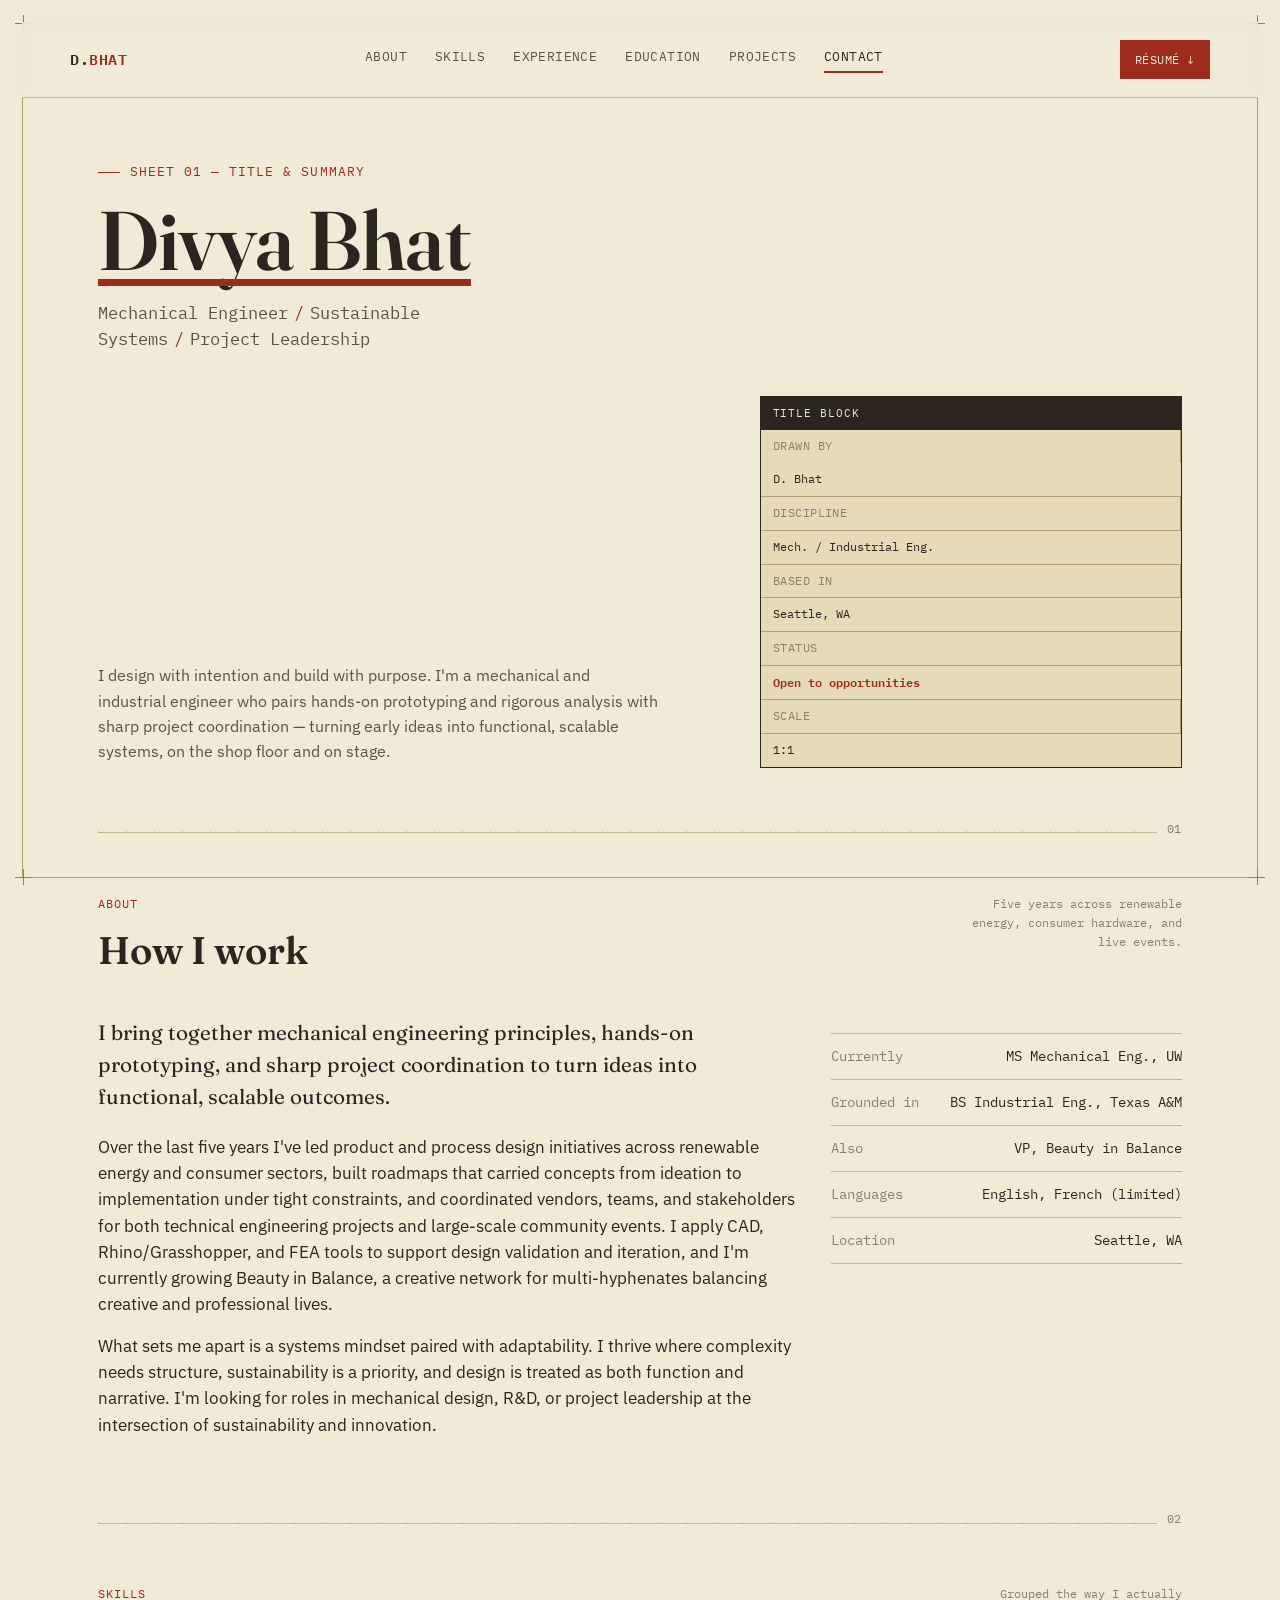
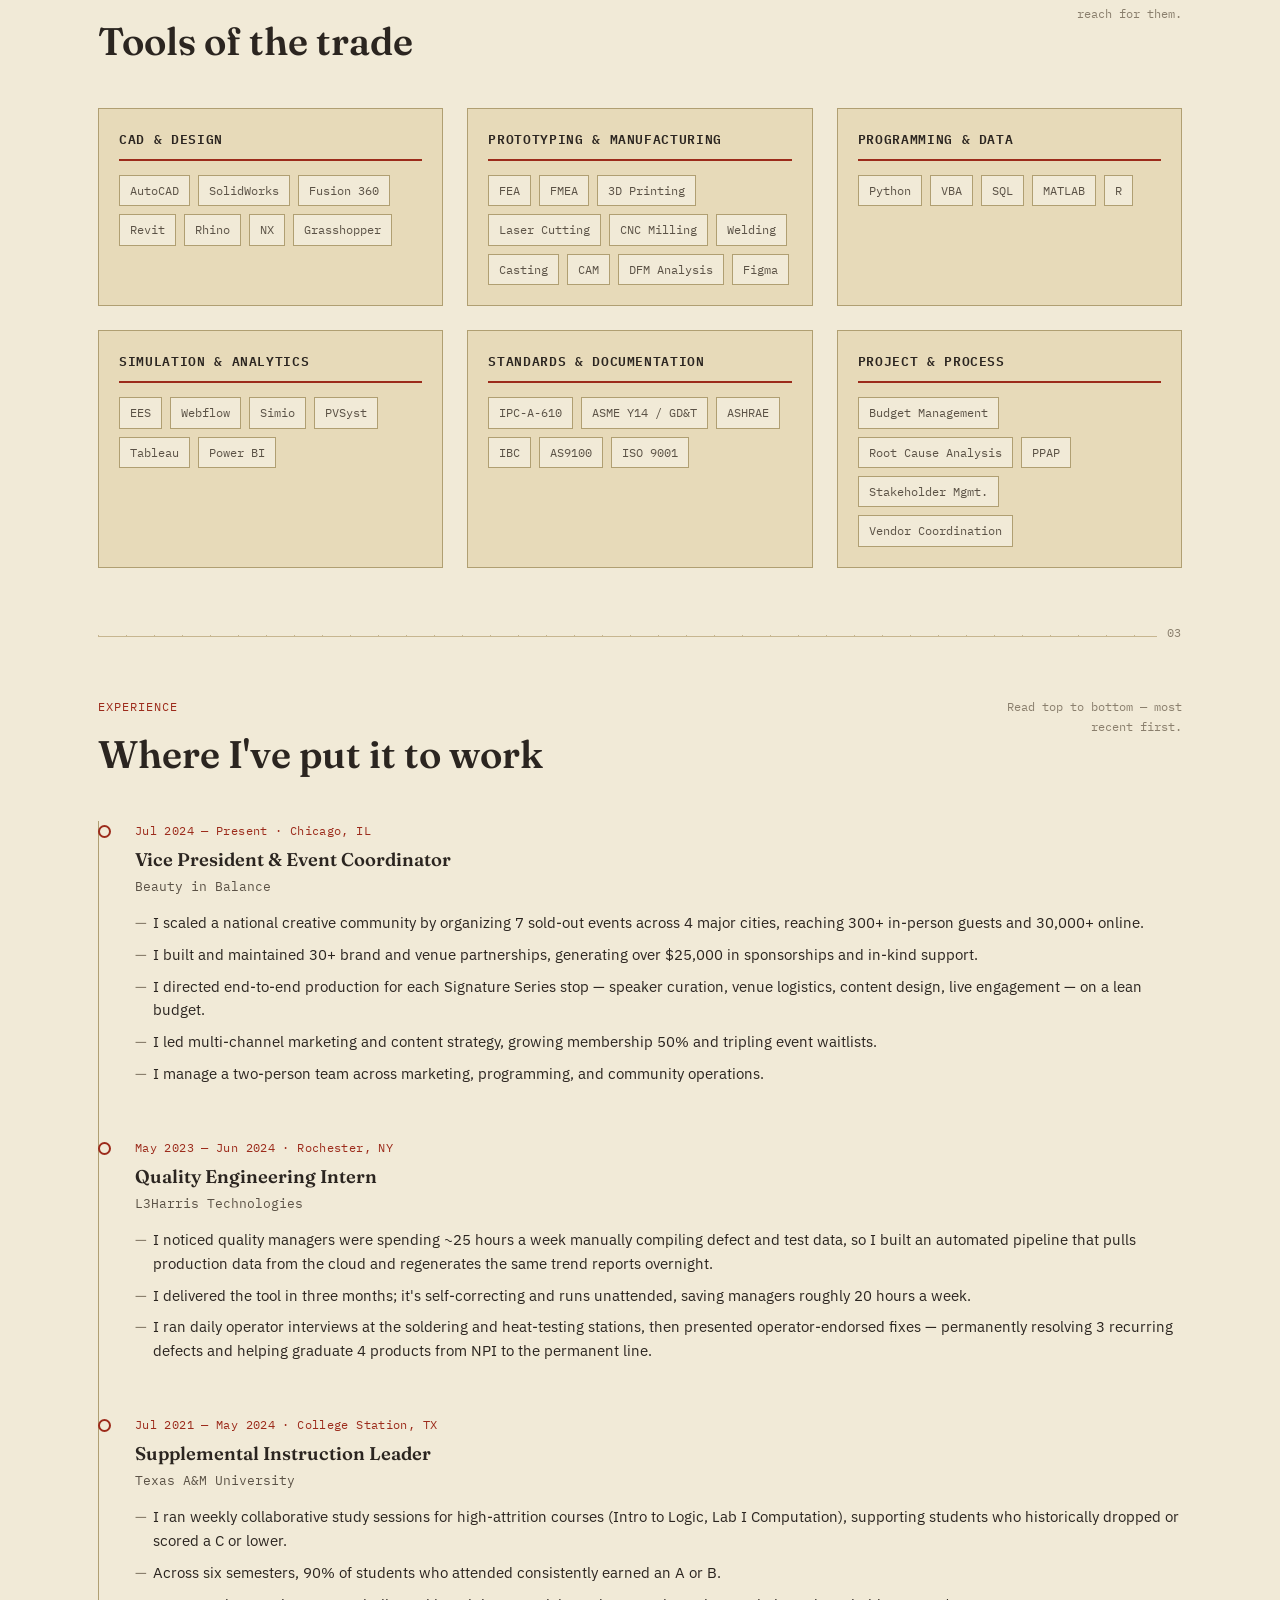
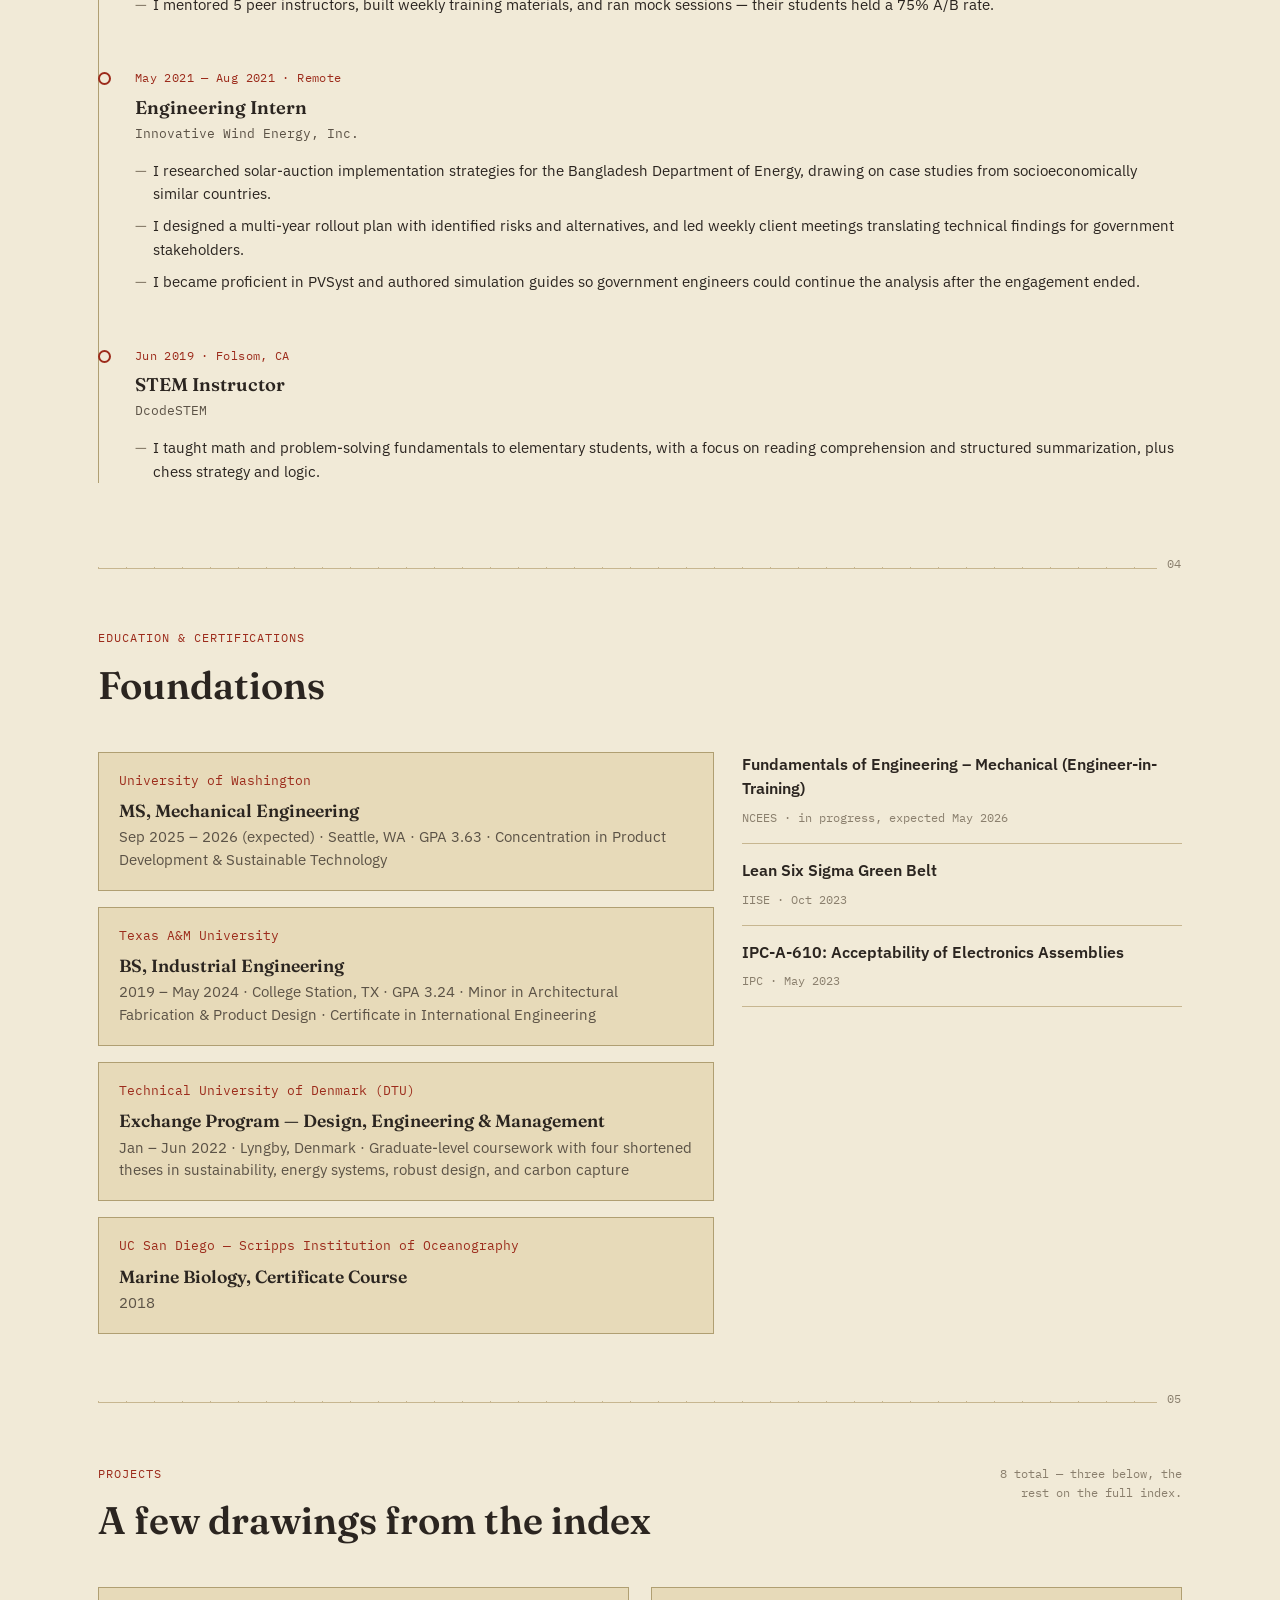
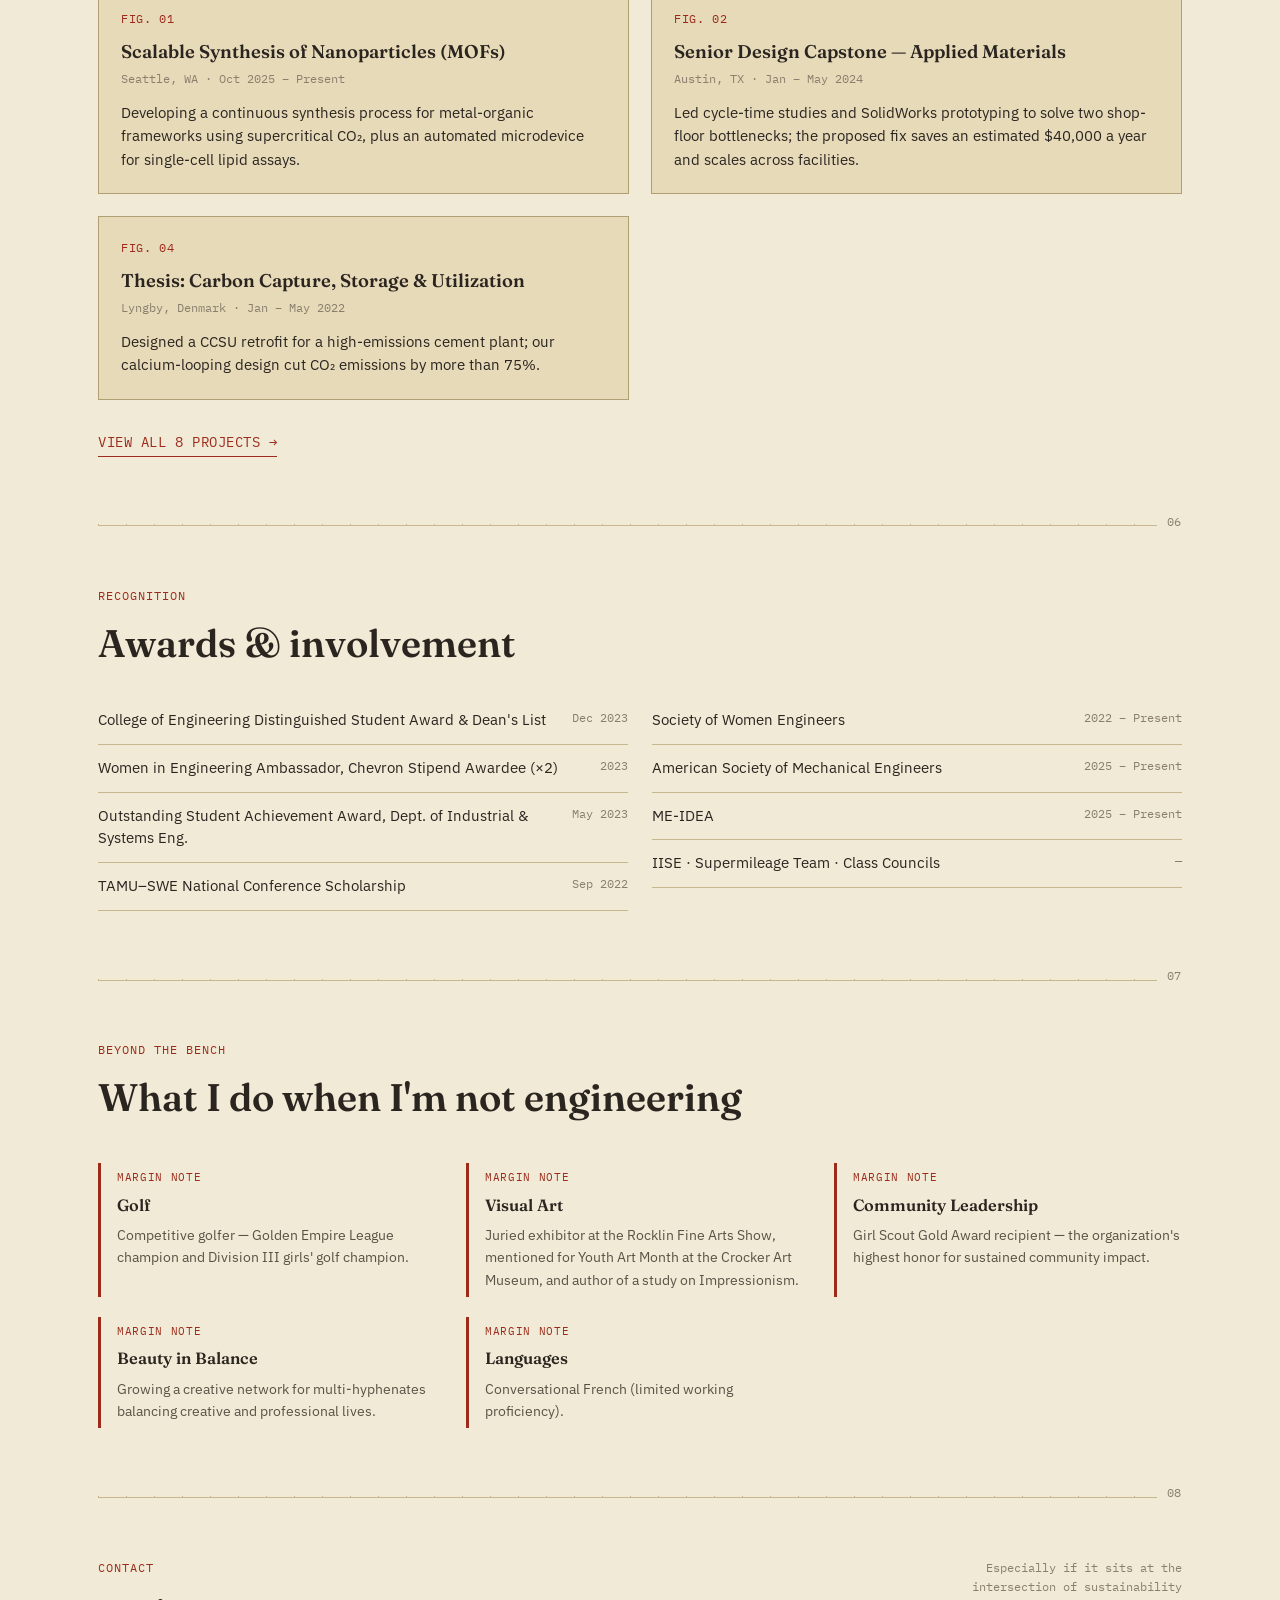
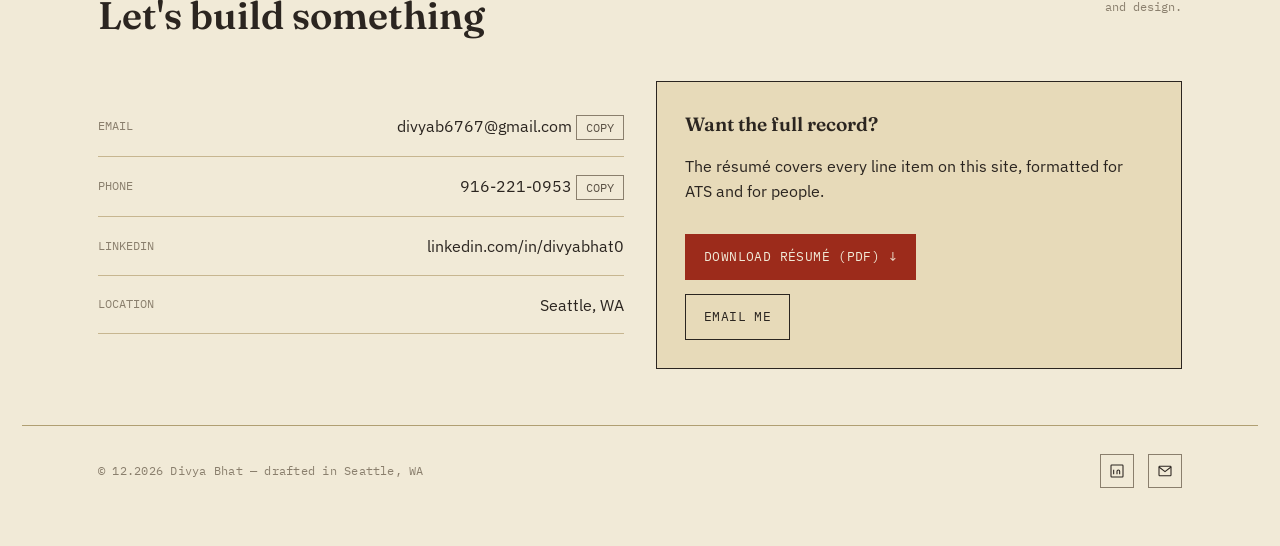
==== index.html @ 6e3dd662 "Add files via upload" ====
<!DOCTYPE html>
<html lang="en">
<head>
<meta charset="UTF-8" />
<meta name="viewport" content="width=device-width, initial-scale=1.0" />
<title>Divya Bhat — Mechanical Engineer &amp; Project Lead</title>
<meta name="description" content="Portfolio of Divya Bhat — mechanical &amp; industrial engineer focused on sustainable systems, product development, and project leadership." />
<link rel="preconnect" href="https://fonts.googleapis.com">
<link rel="preconnect" href="https://fonts.gstatic.com" crossorigin>
<link href="https://fonts.googleapis.com/css2?family=Fraunces:opsz,wght@9..144,500;9..144,600;9..144,700&family=IBM+Plex+Mono:wght@400;500;600&family=IBM+Plex+Sans:wght@400;500;600&display=swap" rel="stylesheet">
<link rel="stylesheet" href="styles.css">
</head>
<body>
<a class="skip-link" href="#main">Skip to content</a>

<div class="sheet-frame" aria-hidden="true">
  <span class="crop tl"></span><span class="crop tr"></span>
  <span class="crop bl"></span><span class="crop br"></span>
</div>

<div class="page-shell">

  <header class="site-header">
    <div class="nav-row">
      <a href="#main" class="logo">D.<span>BHAT</span></a>
      <nav class="nav-links" aria-label="Primary">
        <a href="#about">About</a>
        <a href="#skills">Skills</a>
        <a href="#experience">Experience</a>
        <a href="#education">Education</a>
        <a href="#projects">Projects</a>
        <a href="#contact">Contact</a>
      </nav>
      <a class="nav-cta" href="assets/Divya_Bhat_Resume.pdf" download>Résumé ↓</a>
      <button class="menu-toggle" aria-expanded="false" aria-controls="mobile-nav">MENU</button>
    </div>
    <nav id="mobile-nav" class="mobile-nav" aria-label="Mobile">
      <a href="#about">About</a>
      <a href="#skills">Skills</a>
      <a href="#experience">Experience</a>
      <a href="#education">Education</a>
      <a href="#projects">Projects</a>
      <a href="#contact">Contact</a>
      <a href="projects.html">All Projects</a>
    </nav>
  </header>

  <main id="main">

    <!-- HERO -->
    <section class="hero">
      <div class="container">
        <span class="hero-eyebrow">Sheet 01 — Title &amp; Summary</span>
        <h1 class="hero-name"><span class="underline-it">Divya Bhat</span></h1>
        <p class="hero-role">Mechanical Engineer<span class="sep">/</span>Sustainable Systems<span class="sep">/</span>Project Leadership</p>

        <div class="hero-grid">
          <p class="hero-summary">I design with intention and build with purpose. I'm a mechanical and industrial engineer who pairs hands-on prototyping and rigorous analysis with sharp project coordination — turning early ideas into functional, scalable systems, on the shop floor and on stage.</p>

          <dl class="title-block" aria-label="Drawing title block">
            <div class="tb-head">Title Block</div>
            <dt>Drawn by</dt><dd>D. Bhat</dd>
            <dt>Discipline</dt><dd>Mech. / Industrial Eng.</dd>
            <dt>Based in</dt><dd>Seattle, WA</dd>
            <dt>Status</dt><dd class="redline-text">Open to opportunities</dd>
            <dt>Scale</dt><dd>1:1</dd>
          </dl>
        </div>
      </div>
    </section>

    <div class="ruler" aria-hidden="true"><span class="ruler-line"></span><span class="ruler-tag">01</span></div>

    <!-- ABOUT -->
    <section id="about">
      <div class="container reveal">
        <div class="section-head">
          <div>
            <span class="section-tag">About</span>
            <h2 class="section-title">How I work</h2>
          </div>
          <p class="section-note">Five years across renewable energy, consumer hardware, and live events.</p>
        </div>

        <div class="about-grid">
          <div class="about-copy">
            <p>I bring together mechanical engineering principles, hands-on prototyping, and sharp project coordination to turn ideas into functional, scalable outcomes.</p>
            <p>Over the last five years I've led product and process design initiatives across renewable energy and consumer sectors, built roadmaps that carried concepts from ideation to implementation under tight constraints, and coordinated vendors, teams, and stakeholders for both technical engineering projects and large-scale community events. I apply CAD, Rhino/Grasshopper, and FEA tools to support design validation and iteration, and I'm currently growing Beauty in Balance, a creative network for multi-hyphenates balancing creative and professional lives.</p>
            <p>What sets me apart is a systems mindset paired with adaptability. I thrive where complexity needs structure, sustainability is a priority, and design is treated as both function and narrative. I'm looking for roles in mechanical design, R&amp;D, or project leadership at the intersection of sustainability and innovation.</p>
          </div>
          <dl class="fact-list">
            <div class="fact"><dt>Currently</dt><dd>MS Mechanical Eng., UW</dd></div>
            <div class="fact"><dt>Grounded in</dt><dd>BS Industrial Eng., Texas A&amp;M</dd></div>
            <div class="fact"><dt>Also</dt><dd>VP, Beauty in Balance</dd></div>
            <div class="fact"><dt>Languages</dt><dd>English, French (limited)</dd></div>
            <div class="fact"><dt>Location</dt><dd>Seattle, WA</dd></div>
          </dl>
        </div>
      </div>
    </section>

    <div class="ruler" aria-hidden="true"><span class="ruler-line"></span><span class="ruler-tag">02</span></div>

    <!-- SKILLS -->
    <section id="skills">
      <div class="container reveal">
        <div class="section-head">
          <div>
            <span class="section-tag">Skills</span>
            <h2 class="section-title">Tools of the trade</h2>
          </div>
          <p class="section-note">Grouped the way I actually reach for them.</p>
        </div>

        <div class="skills-grid">
          <div class="skill-card">
            <h3>CAD &amp; Design</h3>
            <div class="chip-row">
              <span class="chip">AutoCAD</span><span class="chip">SolidWorks</span><span class="chip">Fusion 360</span>
              <span class="chip">Revit</span><span class="chip">Rhino</span><span class="chip">NX</span><span class="chip">Grasshopper</span>
            </div>
          </div>
          <div class="skill-card">
            <h3>Prototyping &amp; Manufacturing</h3>
            <div class="chip-row">
              <span class="chip">FEA</span><span class="chip">FMEA</span><span class="chip">3D Printing</span><span class="chip">Laser Cutting</span>
              <span class="chip">CNC Milling</span><span class="chip">Welding</span><span class="chip">Casting</span><span class="chip">CAM</span>
              <span class="chip">DFM Analysis</span><span class="chip">Figma</span>
            </div>
          </div>
          <div class="skill-card">
            <h3>Programming &amp; Data</h3>
            <div class="chip-row">
              <span class="chip">Python</span><span class="chip">VBA</span><span class="chip">SQL</span><span class="chip">MATLAB</span><span class="chip">R</span>
            </div>
          </div>
          <div class="skill-card">
            <h3>Simulation &amp; Analytics</h3>
            <div class="chip-row">
              <span class="chip">EES</span><span class="chip">Webflow</span><span class="chip">Simio</span><span class="chip">PVSyst</span>
              <span class="chip">Tableau</span><span class="chip">Power BI</span>
            </div>
          </div>
          <div class="skill-card">
            <h3>Standards &amp; Documentation</h3>
            <div class="chip-row">
              <span class="chip">IPC-A-610</span><span class="chip">ASME Y14 / GD&amp;T</span><span class="chip">ASHRAE</span>
              <span class="chip">IBC</span><span class="chip">AS9100</span><span class="chip">ISO 9001</span>
            </div>
          </div>
          <div class="skill-card">
            <h3>Project &amp; Process</h3>
            <div class="chip-row">
              <span class="chip">Budget Management</span><span class="chip">Root Cause Analysis</span><span class="chip">PPAP</span>
              <span class="chip">Stakeholder Mgmt.</span><span class="chip">Vendor Coordination</span>
            </div>
          </div>
        </div>
      </div>
    </section>

    <div class="ruler" aria-hidden="true"><span class="ruler-line"></span><span class="ruler-tag">03</span></div>

    <!-- EXPERIENCE -->
    <section id="experience">
      <div class="container reveal">
        <div class="section-head">
          <div>
            <span class="section-tag">Experience</span>
            <h2 class="section-title">Where I've put it to work</h2>
          </div>
          <p class="section-note">Read top to bottom — most recent first.</p>
        </div>

        <ol class="timeline">
          <li class="timeline-item">
            <span class="tl-meta">Jul 2024 — Present · Chicago, IL</span>
            <h3 class="tl-role">Vice President &amp; Event Coordinator</h3>
            <span class="tl-org">Beauty in Balance</span>
            <ul class="tl-bullets">
              <li>I scaled a national creative community by organizing 7 sold-out events across 4 major cities, reaching 300+ in-person guests and 30,000+ online.</li>
              <li>I built and maintained 30+ brand and venue partnerships, generating over $25,000 in sponsorships and in-kind support.</li>
              <li>I directed end-to-end production for each Signature Series stop — speaker curation, venue logistics, content design, live engagement — on a lean budget.</li>
              <li>I led multi-channel marketing and content strategy, growing membership 50% and tripling event waitlists.</li>
              <li>I manage a two-person team across marketing, programming, and community operations.</li>
            </ul>
          </li>

          <li class="timeline-item">
            <span class="tl-meta">May 2023 — Jun 2024 · Rochester, NY</span>
            <h3 class="tl-role">Quality Engineering Intern</h3>
            <span class="tl-org">L3Harris Technologies</span>
            <ul class="tl-bullets">
              <li>I noticed quality managers were spending ~25 hours a week manually compiling defect and test data, so I built an automated pipeline that pulls production data from the cloud and regenerates the same trend reports overnight.</li>
              <li>I delivered the tool in three months; it's self-correcting and runs unattended, saving managers roughly 20 hours a week.</li>
              <li>I ran daily operator interviews at the soldering and heat-testing stations, then presented operator-endorsed fixes — permanently resolving 3 recurring defects and helping graduate 4 products from NPI to the permanent line.</li>
            </ul>
          </li>

          <li class="timeline-item">
            <span class="tl-meta">Jul 2021 — May 2024 · College Station, TX</span>
            <h3 class="tl-role">Supplemental Instruction Leader</h3>
            <span class="tl-org">Texas A&amp;M University</span>
            <ul class="tl-bullets">
              <li>I ran weekly collaborative study sessions for high-attrition courses (Intro to Logic, Lab I Computation), supporting students who historically dropped or scored a C or lower.</li>
              <li>Across six semesters, 90% of students who attended consistently earned an A or B.</li>
              <li>I mentored 5 peer instructors, built weekly training materials, and ran mock sessions — their students held a 75% A/B rate.</li>
            </ul>
          </li>

          <li class="timeline-item">
            <span class="tl-meta">May 2021 — Aug 2021 · Remote</span>
            <h3 class="tl-role">Engineering Intern</h3>
            <span class="tl-org">Innovative Wind Energy, Inc.</span>
            <ul class="tl-bullets">
              <li>I researched solar-auction implementation strategies for the Bangladesh Department of Energy, drawing on case studies from socioeconomically similar countries.</li>
              <li>I designed a multi-year rollout plan with identified risks and alternatives, and led weekly client meetings translating technical findings for government stakeholders.</li>
              <li>I became proficient in PVSyst and authored simulation guides so government engineers could continue the analysis after the engagement ended.</li>
            </ul>
          </li>

          <li class="timeline-item">
            <span class="tl-meta">Jun 2019 · Folsom, CA</span>
            <h3 class="tl-role">STEM Instructor</h3>
            <span class="tl-org">DcodeSTEM</span>
            <ul class="tl-bullets">
              <li>I taught math and problem-solving fundamentals to elementary students, with a focus on reading comprehension and structured summarization, plus chess strategy and logic.</li>
            </ul>
          </li>
        </ol>
      </div>
    </section>

    <div class="ruler" aria-hidden="true"><span class="ruler-line"></span><span class="ruler-tag">04</span></div>

    <!-- EDUCATION + CERTIFICATIONS -->
    <section id="education">
      <div class="container reveal">
        <div class="section-head">
          <div>
            <span class="section-tag">Education &amp; Certifications</span>
            <h2 class="section-title">Foundations</h2>
          </div>
        </div>

        <div class="edu-cert-grid">
          <div>
            <div class="edu-card">
              <span class="edu-school">University of Washington</span>
              <h3 class="edu-degree">MS, Mechanical Engineering</h3>
              <p class="edu-detail">Sep 2025 – 2026 (expected) · Seattle, WA · GPA 3.63 · Concentration in Product Development &amp; Sustainable Technology</p>
            </div>
            <div class="edu-card">
              <span class="edu-school">Texas A&amp;M University</span>
              <h3 class="edu-degree">BS, Industrial Engineering</h3>
              <p class="edu-detail">2019 – May 2024 · College Station, TX · GPA 3.24 · Minor in Architectural Fabrication &amp; Product Design · Certificate in International Engineering</p>
            </div>
            <div class="edu-card">
              <span class="edu-school">Technical University of Denmark (DTU)</span>
              <h3 class="edu-degree">Exchange Program — Design, Engineering &amp; Management</h3>
              <p class="edu-detail">Jan – Jun 2022 · Lyngby, Denmark · Graduate-level coursework with four shortened theses in sustainability, energy systems, robust design, and carbon capture</p>
            </div>
            <div class="edu-card">
              <span class="edu-school">UC San Diego — Scripps Institution of Oceanography</span>
              <h3 class="edu-degree">Marine Biology, Certificate Course</h3>
              <p class="edu-detail">2018</p>
            </div>
          </div>

          <div>
            <ul class="cert-list">
              <li class="cert">
                <span class="cert-name">Fundamentals of Engineering – Mechanical (Engineer-in-Training)</span>
                <span class="cert-meta">NCEES · in progress, expected May 2026</span>
              </li>
              <li class="cert">
                <span class="cert-name">Lean Six Sigma Green Belt</span>
                <span class="cert-meta">IISE · Oct 2023</span>
              </li>
              <li class="cert">
                <span class="cert-name">IPC-A-610: Acceptability of Electronics Assemblies</span>
                <span class="cert-meta">IPC · May 2023</span>
              </li>
            </ul>
          </div>
        </div>
      </div>
    </section>

    <div class="ruler" aria-hidden="true"><span class="ruler-line"></span><span class="ruler-tag">05</span></div>

    <!-- PROJECTS PREVIEW -->
    <section id="projects">
      <div class="container reveal">
        <div class="section-head">
          <div>
            <span class="section-tag">Projects</span>
            <h2 class="section-title">A few drawings from the index</h2>
          </div>
          <p class="section-note">8 total — three below, the rest on the full index.</p>
        </div>

        <div class="project-grid">
          <article class="project-card">
            <span class="corner-tick" aria-hidden="true"></span>
            <span class="project-tag">FIG. 01</span>
            <h3 class="project-title">Scalable Synthesis of Nanoparticles (MOFs)</h3>
            <span class="project-meta">Seattle, WA · Oct 2025 – Present</span>
            <p class="project-desc">Developing a continuous synthesis process for metal-organic frameworks using supercritical CO₂, plus an automated microdevice for single-cell lipid assays.</p>
          </article>

          <article class="project-card">
            <span class="corner-tick" aria-hidden="true"></span>
            <span class="project-tag">FIG. 02</span>
            <h3 class="project-title">Senior Design Capstone — Applied Materials</h3>
            <span class="project-meta">Austin, TX · Jan – May 2024</span>
            <p class="project-desc">Led cycle-time studies and SolidWorks prototyping to solve two shop-floor bottlenecks; the proposed fix saves an estimated $40,000 a year and scales across facilities.</p>
          </article>

          <article class="project-card">
            <span class="corner-tick" aria-hidden="true"></span>
            <span class="project-tag">FIG. 04</span>
            <h3 class="project-title">Thesis: Carbon Capture, Storage &amp; Utilization</h3>
            <span class="project-meta">Lyngby, Denmark · Jan – May 2022</span>
            <p class="project-desc">Designed a CCSU retrofit for a high-emissions cement plant; our calcium-looping design cut CO₂ emissions by more than 75%.</p>
          </article>
        </div>

        <a class="view-all" href="projects.html">View all 8 projects →</a>
      </div>
    </section>

    <div class="ruler" aria-hidden="true"><span class="ruler-line"></span><span class="ruler-tag">06</span></div>

    <!-- AWARDS + INVOLVEMENT -->
    <section id="awards">
      <div class="container reveal">
        <div class="section-head">
          <div>
            <span class="section-tag">Recognition</span>
            <h2 class="section-title">Awards &amp; involvement</h2>
          </div>
        </div>
        <div class="award-grid">
          <ul class="award-list">
            <li><span>College of Engineering Distinguished Student Award &amp; Dean's List</span><span class="award-date">Dec 2023</span></li>
            <li><span>Women in Engineering Ambassador, Chevron Stipend Awardee (×2)</span><span class="award-date">2023</span></li>
            <li><span>Outstanding Student Achievement Award, Dept. of Industrial &amp; Systems Eng.</span><span class="award-date">May 2023</span></li>
            <li><span>TAMU–SWE National Conference Scholarship</span><span class="award-date">Sep 2022</span></li>
          </ul>
          <ul class="involve-list">
            <li><span>Society of Women Engineers</span><span class="award-date">2022 – Present</span></li>
            <li><span>American Society of Mechanical Engineers</span><span class="award-date">2025 – Present</span></li>
            <li><span>ME-IDEA</span><span class="award-date">2025 – Present</span></li>
            <li><span>IISE · Supermileage Team · Class Councils</span><span class="award-date">—</span></li>
          </ul>
        </div>
      </div>
    </section>

    <div class="ruler" aria-hidden="true"><span class="ruler-line"></span><span class="ruler-tag">07</span></div>

    <!-- HOBBIES -->
    <section id="hobbies">
      <div class="container reveal">
        <div class="section-head">
          <div>
            <span class="section-tag">Beyond the Bench</span>
            <h2 class="section-title">What I do when I'm not engineering</h2>
          </div>
        </div>
        <div class="margin-grid">
          <div class="margin-note">
            <span class="mn-tag">Margin note</span>
            <h3>Golf</h3>
            <p>Competitive golfer — Golden Empire League champion and Division III girls' golf champion.</p>
          </div>
          <div class="margin-note">
            <span class="mn-tag">Margin note</span>
            <h3>Visual Art</h3>
            <p>Juried exhibitor at the Rocklin Fine Arts Show, mentioned for Youth Art Month at the Crocker Art Museum, and author of a study on Impressionism.</p>
          </div>
          <div class="margin-note">
            <span class="mn-tag">Margin note</span>
            <h3>Community Leadership</h3>
            <p>Girl Scout Gold Award recipient — the organization's highest honor for sustained community impact.</p>
          </div>
          <div class="margin-note">
            <span class="mn-tag">Margin note</span>
            <h3>Beauty in Balance</h3>
            <p>Growing a creative network for multi-hyphenates balancing creative and professional lives.</p>
          </div>
          <div class="margin-note">
            <span class="mn-tag">Margin note</span>
            <h3>Languages</h3>
            <p>Conversational French (limited working proficiency).</p>
          </div>
        </div>
      </div>
    </section>

    <div class="ruler" aria-hidden="true"><span class="ruler-line"></span><span class="ruler-tag">08</span></div>

    <!-- CONTACT -->
    <section id="contact">
      <div class="container reveal">
        <div class="section-head">
          <div>
            <span class="section-tag">Contact</span>
            <h2 class="section-title">Let's build something</h2>
          </div>
          <p class="section-note">Especially if it sits at the intersection of sustainability and design.</p>
        </div>

        <div class="contact-grid">
          <dl class="contact-list">
            <div class="c-item">
              <dt class="c-label">Email</dt>
              <dd class="c-value">
                <a href="mailto:divyab6767@gmail.com">divyab6767@gmail.com</a>
                <button class="copy-btn" data-copy="divyab6767@gmail.com" type="button">Copy</button>
              </dd>
            </div>
            <div class="c-item">
              <dt class="c-label">Phone</dt>
              <dd class="c-value">
                <a href="tel:+19162210953">916-221-0953</a>
                <button class="copy-btn" data-copy="916-221-0953" type="button">Copy</button>
              </dd>
            </div>
            <div class="c-item">
              <dt class="c-label">LinkedIn</dt>
              <dd class="c-value"><a href="https://www.linkedin.com/in/divyabhat0" target="_blank" rel="noopener">linkedin.com/in/divyabhat0</a></dd>
            </div>
            <div class="c-item">
              <dt class="c-label">Location</dt>
              <dd class="c-value">Seattle, WA</dd>
            </div>
          </dl>

          <div class="resume-panel">
            <h3>Want the full record?</h3>
            <p>The résumé covers every line item on this site, formatted for ATS and for people.</p>
            <a class="btn-primary" href="assets/Divya_Bhat_Resume.pdf" download>Download Résumé (PDF) ↓</a>
            <a class="btn-outline" href="mailto:divyab6767@gmail.com">Email Me</a>
          </div>
        </div>
      </div>
    </section>

  </main>

  <footer class="site-footer">
    <div class="container footer-row">
      <span class="footer-mono">© <span data-date-stamp>2026</span> Divya Bhat — drafted in Seattle, WA</span>
      <div class="social-row">
        <a href="https://www.linkedin.com/in/divyabhat0" target="_blank" rel="noopener" aria-label="LinkedIn">
          <svg viewBox="0 0 24 24" fill="none" stroke-width="1.6" aria-hidden="true"><rect x="3" y="3" width="18" height="18" rx="1"/><path d="M7 10v7M7 7v.01M12 17v-4.5a2 2 0 0 1 4 0V17M12 12.5V17"/></svg>
        </a>
        <a href="mailto:divyab6767@gmail.com" aria-label="Email">
          <svg viewBox="0 0 24 24" fill="none" stroke-width="1.6" aria-hidden="true"><rect x="3" y="5" width="18" height="14" rx="1"/><path d="M3 6l9 7 9-7"/></svg>
        </a>
      </div>
    </div>
  </footer>

</div>

<button class="to-top" aria-label="Back to top" type="button">
  <svg width="16" height="16" viewBox="0 0 24 24" fill="none" stroke-width="2" aria-hidden="true"><path d="M12 19V5M5 12l7-7 7 7"/></svg>
</button>

<script src="script.js"></script>
</body>
</html>
---- styles.css ----
/* =========================================================
   DIVYA BHAT — PORTFOLIO
   Design concept: an engineering drawing sheet.
   Beige tracing paper, dark "redline" ink for annotations,
   tick-mark rulers as dividers, and a real title block in
   the hero, the way a mechanical drawing carries one.
   ========================================================= */

:root {
  /* Color tokens */
  --paper: #f1ead7;
  --paper-deep: #e7dab9;
  --paper-deeper: #ddcca3;
  --ink: #2b2520;
  --ink-soft: #5b5246;
  --ink-faint: #8a7f6d;
  --redline: #9c2b1b;
  --redline-deep: #6e1b10;
  --redline-soft: rgba(156, 43, 27, 0.12);
  --line: #c7b690;
  --line-strong: #b09f72;

  /* Type */
  --font-display: "Fraunces", "Iowan Old Style", serif;
  --font-body: "IBM Plex Sans", -apple-system, sans-serif;
  --font-mono: "IBM Plex Mono", "SFMono-Regular", monospace;

  /* Spacing / layout */
  --frame-gap: 14px;
  --max-w: 1180px;
  --radius: 2px;
}

@media (min-width: 700px) {
  :root { --frame-gap: 22px; }
}

* { box-sizing: border-box; }

html {
  scroll-behavior: smooth;
}

@media (prefers-reduced-motion: reduce) {
  html { scroll-behavior: auto; }
  *, *::before, *::after {
    animation-duration: 0.001ms !important;
    animation-iteration-count: 1 !important;
    transition-duration: 0.001ms !important;
    scroll-behavior: auto !important;
  }
}

body {
  margin: 0;
  background: var(--paper);
  color: var(--ink);
  font-family: var(--font-body);
  font-size: 16px;
  line-height: 1.55;
  -webkit-font-smoothing: antialiased;
}

img { max-width: 100%; display: block; }

a {
  color: inherit;
  text-decoration: none;
}

h1, h2, h3, h4 {
  font-family: var(--font-display);
  font-weight: 600;
  margin: 0;
  color: var(--ink);
}

p { margin: 0 0 1em; }

ul { margin: 0; padding: 0; }
li { list-style: none; }

.visually-hidden {
  position: absolute;
  width: 1px; height: 1px;
  overflow: hidden;
  clip: rect(0 0 0 0);
  white-space: nowrap;
}

/* Skip link */
.skip-link {
  position: absolute;
  left: -999px;
  top: 0;
  background: var(--redline);
  color: var(--paper);
  padding: 10px 16px;
  font-family: var(--font-mono);
  font-size: 0.85rem;
  z-index: 200;
}
.skip-link:focus {
  left: var(--frame-gap);
  top: var(--frame-gap);
}

/* Focus visibility everywhere */
a:focus-visible,
button:focus-visible,
.chip:focus-visible {
  outline: 2px solid var(--redline);
  outline-offset: 3px;
}

/* =========================================================
   DRAWING SHEET FRAME
   The whole page sits inside a bordered "sheet" with
   registration crop marks at each corner — fixed, so the
   page always reads as one continuous drawing.
   ========================================================= */
.sheet-frame {
  position: fixed;
  inset: var(--frame-gap);
  border: 1px solid var(--line-strong);
  pointer-events: none;
  z-index: 5;
}
.crop {
  position: absolute;
  width: 16px;
  height: 16px;
  pointer-events: none;
}
.crop::before, .crop::after {
  content: "";
  position: absolute;
  background: var(--ink-faint);
}
.crop::before { width: 100%; height: 1px; top: 50%; }
.crop::after { width: 1px; height: 100%; left: 50%; }
.crop.tl { top: -8px; left: -8px; }
.crop.tr { top: -8px; right: -8px; }
.crop.bl { bottom: -8px; left: -8px; }
.crop.br { bottom: -8px; right: -8px; }

.page-shell {
  position: relative;
  margin: var(--frame-gap);
  z-index: 10;
}

@media (min-width: 700px) {
  .page-shell { margin: var(--frame-gap); }
}

.container {
  max-width: var(--max-w);
  margin: 0 auto;
  padding: 0 24px;
}

@media (min-width: 700px) {
  .container { padding: 0 48px; }
}

/* =========================================================
   HEADER / NAV
   ========================================================= */
.site-header {
  position: sticky;
  top: var(--frame-gap);
  z-index: 100;
  background: rgba(241, 234, 215, 0.92);
  backdrop-filter: blur(6px);
  border-bottom: 1px solid var(--line);
}

.nav-row {
  display: flex;
  align-items: center;
  justify-content: space-between;
  padding: 16px 24px;
}

@media (min-width: 700px) {
  .nav-row { padding: 18px 48px; }
}

.logo {
  font-family: var(--font-mono);
  font-size: 0.95rem;
  letter-spacing: 0.04em;
  font-weight: 600;
}
.logo span { color: var(--redline); }

.nav-links {
  display: none;
  gap: 28px;
  align-items: center;
}

@media (min-width: 800px) {
  .nav-links { display: flex; }
}

.nav-links a {
  font-family: var(--font-mono);
  font-size: 0.82rem;
  letter-spacing: 0.03em;
  text-transform: uppercase;
  color: var(--ink-soft);
  position: relative;
  padding-bottom: 6px;
}
.nav-links a::after {
  content: "";
  position: absolute;
  left: 0; bottom: 0;
  width: 100%;
  height: 2px;
  background: var(--redline);
  transform: scaleX(0);
  transform-origin: left;
  transition: transform 0.25s ease;
}
.nav-links a:hover::after,
.nav-links a:focus-visible::after,
.nav-links a.active::after {
  transform: scaleX(1);
}
.nav-links a.active { color: var(--ink); }

.nav-cta {
  font-family: var(--font-mono);
  font-size: 0.78rem;
  text-transform: uppercase;
  letter-spacing: 0.04em;
  background: var(--redline);
  color: var(--paper) !important;
  padding: 9px 14px;
  border: 1px solid var(--redline);
  white-space: nowrap;
  transition: background 0.2s ease, color 0.2s ease;
}
.nav-cta:hover {
  background: transparent;
  color: var(--redline) !important;
}

.menu-toggle {
  display: inline-flex;
  background: none;
  border: 1px solid var(--ink);
  padding: 8px 10px;
  font-family: var(--font-mono);
  font-size: 0.78rem;
  cursor: pointer;
  color: var(--ink);
}
@media (min-width: 800px) {
  .menu-toggle { display: none; }
}

.mobile-nav {
  display: none;
  flex-direction: column;
  border-top: 1px solid var(--line);
  background: var(--paper);
}
.mobile-nav.open { display: flex; }
.mobile-nav a {
  padding: 14px 24px;
  font-family: var(--font-mono);
  font-size: 0.85rem;
  text-transform: uppercase;
  border-bottom: 1px solid var(--line);
}

/* =========================================================
   RULER DIVIDER — used between every section instead of a
   plain <hr>. Reads as a measured line on a drawing.
   ========================================================= */
.ruler {
  display: flex;
  align-items: center;
  gap: 10px;
  margin: 0 auto;
  max-width: var(--max-w);
  padding: 0 24px;
  color: var(--ink-faint);
}
@media (min-width: 700px) { .ruler { padding: 0 48px; } }

.ruler .ruler-line {
  flex: 1;
  height: 9px;
  background-image: repeating-linear-gradient(
    to right,
    var(--line) 0, var(--line) 1px, transparent 1px, transparent 28px
  );
  background-position: bottom;
  background-size: 100% 1px;
  background-repeat: repeat-x;
  position: relative;
  border-bottom: 1px solid var(--line);
}
.ruler .ruler-tag {
  font-family: var(--font-mono);
  font-size: 0.72rem;
  letter-spacing: 0.06em;
  text-transform: uppercase;
  white-space: nowrap;
}

/* =========================================================
   HERO — the "title sheet"
   ========================================================= */
.hero {
  padding: 64px 0 40px;
}

.hero-eyebrow {
  font-family: var(--font-mono);
  font-size: 0.8rem;
  letter-spacing: 0.08em;
  text-transform: uppercase;
  color: var(--redline);
  margin-bottom: 18px;
  display: flex;
  align-items: center;
  gap: 10px;
}
.hero-eyebrow::before {
  content: "";
  width: 22px;
  height: 1px;
  background: var(--redline);
  display: inline-block;
}

.hero-name {
  font-size: clamp(2.6rem, 8vw, 5.2rem);
  line-height: 0.98;
  letter-spacing: -0.01em;
}
.hero-name .underline-it {
  position: relative;
  display: inline-block;
}
.hero-name .underline-it::after {
  content: "";
  position: absolute;
  left: 0; right: 0; bottom: -0.06em;
  height: 0.09em;
  background: var(--redline);
  transform: scaleX(0);
  transform-origin: left;
  animation: draw-underline 0.9s ease 0.5s forwards;
}
@keyframes draw-underline { to { transform: scaleX(1); } }

.hero-role {
  font-family: var(--font-mono);
  font-size: clamp(0.85rem, 1.6vw, 1.05rem);
  color: var(--ink-soft);
  margin: 18px 0 32px;
  max-width: 46ch;
}
.hero-role .sep { color: var(--redline); margin: 0 6px; }

.hero-grid {
  display: grid;
  grid-template-columns: 1fr;
  gap: 28px;
  align-items: end;
  margin-top: 28px;
}
@media (min-width: 900px) {
  .hero-grid { grid-template-columns: 1.5fr 1fr; }
}

.hero-summary {
  max-width: 56ch;
  color: var(--ink-soft);
  font-size: 1.02rem;
}

/* Title block — like the corner block on a real drawing */
.title-block {
  border: 1px solid var(--ink);
  background: var(--paper-deep);
  font-family: var(--font-mono);
  font-size: 0.76rem;
  align-self: end;
}
.title-block .tb-head {
  background: var(--ink);
  color: var(--paper);
  padding: 8px 12px;
  letter-spacing: 0.08em;
  text-transform: uppercase;
  font-size: 0.7rem;
}
.title-block dl {
  margin: 0;
  display: grid;
  grid-template-columns: auto 1fr;
}
.title-block dt {
  padding: 7px 12px;
  border-top: 1px solid var(--line-strong);
  border-right: 1px solid var(--line-strong);
  color: var(--ink-faint);
  text-transform: uppercase;
  letter-spacing: 0.04em;
}
.title-block dd {
  margin: 0;
  padding: 7px 12px;
  border-top: 1px solid var(--line-strong);
  color: var(--ink);
}
.title-block dt:first-of-type, .title-block dd:first-of-type { border-top: none; }
.title-block dd.redline-text { color: var(--redline); font-weight: 600; }

/* =========================================================
   SECTION SCAFFOLDING
   ========================================================= */
section {
  padding: 56px 0;
}

.section-head {
  display: flex;
  flex-wrap: wrap;
  align-items: baseline;
  justify-content: space-between;
  gap: 12px;
  margin-bottom: 36px;
}

.section-tag {
  font-family: var(--font-mono);
  font-size: 0.76rem;
  letter-spacing: 0.08em;
  text-transform: uppercase;
  color: var(--redline);
  display: block;
  margin-bottom: 8px;
}

.section-title {
  font-size: clamp(1.7rem, 3.4vw, 2.4rem);
}

.section-note {
  font-family: var(--font-mono);
  font-size: 0.78rem;
  color: var(--ink-faint);
  max-width: 30ch;
  text-align: right;
}
@media (max-width: 600px) {
  .section-note { text-align: left; }
}

.reveal {
  opacity: 0;
  transform: translateY(16px);
  transition: opacity 0.6s ease, transform 0.6s ease;
}
.reveal.is-visible {
  opacity: 1;
  transform: translateY(0);
}

/* =========================================================
   ABOUT
   ========================================================= */
.about-grid {
  display: grid;
  gap: 32px;
  grid-template-columns: 1fr;
}
@media (min-width: 860px) {
  .about-grid { grid-template-columns: 2fr 1fr; }
}
.about-copy p { font-size: 1.05rem; color: var(--ink); }
.about-copy p:first-of-type {
  font-family: var(--font-display);
  font-size: 1.3rem;
  color: var(--ink);
}

.fact-list {
  border-top: 1px solid var(--line);
}
.fact-list .fact {
  display: flex;
  justify-content: space-between;
  gap: 12px;
  padding: 12px 0;
  border-bottom: 1px solid var(--line);
  font-family: var(--font-mono);
  font-size: 0.85rem;
}
.fact-list .fact dt { color: var(--ink-faint); }
.fact-list .fact dd { margin: 0; text-align: right; color: var(--ink); }

/* =========================================================
   SKILLS
   ========================================================= */
.skills-grid {
  display: grid;
  gap: 24px;
  grid-template-columns: 1fr;
}
@media (min-width: 700px) {
  .skills-grid { grid-template-columns: repeat(2, 1fr); }
}
@media (min-width: 1080px) {
  .skills-grid { grid-template-columns: repeat(3, 1fr); }
}

.skill-card {
  background: var(--paper-deep);
  border: 1px solid var(--line-strong);
  padding: 20px;
}
.skill-card h3 {
  font-family: var(--font-mono);
  font-size: 0.82rem;
  letter-spacing: 0.05em;
  text-transform: uppercase;
  margin-bottom: 14px;
  padding-bottom: 10px;
  border-bottom: 2px solid var(--redline);
  color: var(--ink);
}
.chip-row {
  display: flex;
  flex-wrap: wrap;
  gap: 8px;
}
.chip {
  font-family: var(--font-mono);
  font-size: 0.78rem;
  border: 1px solid var(--line-strong);
  background: var(--paper);
  color: var(--ink-soft);
  padding: 5px 10px;
  transition: background 0.2s ease, color 0.2s ease, border-color 0.2s ease;
}
.chip:hover {
  background: var(--redline);
  border-color: var(--redline);
  color: var(--paper);
}

/* =========================================================
   TIMELINE (experience) — a dimension line down the side
   ========================================================= */
.timeline {
  position: relative;
  padding-left: 28px;
  border-left: 1px solid var(--line-strong);
}
@media (min-width: 700px) { .timeline { padding-left: 36px; } }

.timeline-item {
  position: relative;
  padding-bottom: 44px;
}
.timeline-item:last-child { padding-bottom: 0; }

.timeline-item::before {
  content: "";
  position: absolute;
  left: -29px;
  top: 4px;
  width: 9px;
  height: 9px;
  background: var(--paper);
  border: 2px solid var(--redline);
  border-radius: 50%;
}
@media (min-width: 700px) { .timeline-item::before { left: -37px; } }

.tl-meta {
  font-family: var(--font-mono);
  font-size: 0.78rem;
  color: var(--redline);
  letter-spacing: 0.03em;
  margin-bottom: 6px;
  display: block;
}
.tl-role {
  font-size: 1.15rem;
  font-family: var(--font-display);
  margin-bottom: 2px;
}
.tl-org {
  font-family: var(--font-mono);
  font-size: 0.82rem;
  color: var(--ink-soft);
  margin-bottom: 14px;
  display: block;
}
.tl-bullets li {
  position: relative;
  padding-left: 18px;
  margin-bottom: 8px;
  color: var(--ink);
  font-size: 0.96rem;
}
.tl-bullets li::before {
  content: "—";
  position: absolute;
  left: 0;
  color: var(--ink-faint);
}

/* =========================================================
   EDUCATION + CERTS
   ========================================================= */
.edu-cert-grid {
  display: grid;
  gap: 28px;
  grid-template-columns: 1fr;
}
@media (min-width: 900px) {
  .edu-cert-grid { grid-template-columns: 1.4fr 1fr; }
}

.edu-card {
  border: 1px solid var(--line-strong);
  padding: 18px 20px;
  margin-bottom: 16px;
  background: var(--paper-deep);
}
.edu-card:last-child { margin-bottom: 0; }
.edu-degree {
  font-family: var(--font-display);
  font-size: 1.1rem;
  margin-bottom: 2px;
}
.edu-school {
  font-family: var(--font-mono);
  font-size: 0.82rem;
  color: var(--redline);
  margin-bottom: 6px;
  display: block;
}
.edu-detail {
  font-size: 0.92rem;
  color: var(--ink-soft);
  margin: 0;
}

.cert-list .cert {
  border-bottom: 1px solid var(--line);
  padding: 14px 0;
}
.cert-list .cert:first-child { padding-top: 0; }
.cert-name { font-weight: 600; display: block; margin-bottom: 3px; }
.cert-meta {
  font-family: var(--font-mono);
  font-size: 0.78rem;
  color: var(--ink-faint);
}

/* =========================================================
   PROJECTS
   ========================================================= */
.project-grid {
  display: grid;
  gap: 22px;
  grid-template-columns: 1fr;
}
@media (min-width: 700px) {
  .project-grid { grid-template-columns: repeat(2, 1fr); }
}

.project-card {
  border: 1px solid var(--line-strong);
  background: var(--paper-deep);
  padding: 22px;
  position: relative;
  transition: transform 0.2s ease, box-shadow 0.2s ease;
}
.project-card:hover,
.project-card:focus-within {
  transform: translateY(-3px);
  box-shadow: 6px 6px 0 var(--redline-soft);
}
.project-tag {
  font-family: var(--font-mono);
  font-size: 0.72rem;
  letter-spacing: 0.06em;
  color: var(--redline);
  display: block;
  margin-bottom: 10px;
}
.project-title {
  font-size: 1.15rem;
  font-family: var(--font-display);
  margin-bottom: 4px;
}
.project-meta {
  font-family: var(--font-mono);
  font-size: 0.76rem;
  color: var(--ink-faint);
  display: block;
  margin-bottom: 12px;
}
.project-desc {
  font-size: 0.94rem;
  color: var(--ink);
  margin-bottom: 0;
}
.project-card .corner-tick {
  position: absolute;
  top: 10px;
  right: 10px;
  width: 14px;
  height: 14px;
  border-top: 2px solid var(--redline);
  border-right: 2px solid var(--redline);
  opacity: 0;
  transition: opacity 0.2s ease;
}
.project-card:hover .corner-tick,
.project-card:focus-within .corner-tick { opacity: 1; }

.view-all {
  margin-top: 32px;
  display: inline-flex;
  align-items: center;
  gap: 8px;
  font-family: var(--font-mono);
  font-size: 0.85rem;
  text-transform: uppercase;
  letter-spacing: 0.04em;
  color: var(--redline);
  border-bottom: 1px solid var(--redline);
  padding-bottom: 3px;
}
.view-all:hover { color: var(--redline-deep); border-color: var(--redline-deep); }

/* =========================================================
   AWARDS / INVOLVEMENT
   ========================================================= */
.award-grid {
  display: grid;
  gap: 24px;
  grid-template-columns: 1fr;
}
@media (min-width: 800px) {
  .award-grid { grid-template-columns: 1fr 1fr; }
}
.award-list li, .involve-list li {
  border-bottom: 1px solid var(--line);
  padding: 12px 0;
  display: flex;
  justify-content: space-between;
  gap: 16px;
  font-size: 0.92rem;
}
.award-list li:first-child, .involve-list li:first-child { padding-top: 0; }
.award-date {
  font-family: var(--font-mono);
  font-size: 0.76rem;
  color: var(--ink-faint);
  white-space: nowrap;
}

/* =========================================================
   BEYOND THE BENCH (hobbies)
   ========================================================= */
.margin-grid {
  display: grid;
  gap: 20px;
  grid-template-columns: 1fr;
}
@media (min-width: 700px) {
  .margin-grid { grid-template-columns: repeat(2, 1fr); }
}
@media (min-width: 1080px) {
  .margin-grid { grid-template-columns: repeat(3, 1fr); }
}
.margin-note {
  border-left: 3px solid var(--redline);
  padding: 6px 0 6px 16px;
}
.margin-note .mn-tag {
  font-family: var(--font-mono);
  font-size: 0.7rem;
  letter-spacing: 0.06em;
  text-transform: uppercase;
  color: var(--redline);
  display: block;
  margin-bottom: 6px;
}
.margin-note h3 {
  font-size: 1.02rem;
  margin-bottom: 6px;
}
.margin-note p {
  font-size: 0.9rem;
  color: var(--ink-soft);
  margin: 0;
}

/* =========================================================
   CONTACT
   ========================================================= */
.contact-grid {
  display: grid;
  gap: 32px;
  grid-template-columns: 1fr;
}
@media (min-width: 860px) {
  .contact-grid { grid-template-columns: 1fr 1fr; }
}
.contact-list .c-item {
  display: flex;
  justify-content: space-between;
  align-items: center;
  gap: 12px;
  padding: 16px 0;
  border-bottom: 1px solid var(--line);
}
.contact-list .c-label {
  font-family: var(--font-mono);
  font-size: 0.76rem;
  text-transform: uppercase;
  color: var(--ink-faint);
}
.contact-list .c-value {
  font-size: 1.02rem;
}
.copy-btn {
  font-family: var(--font-mono);
  font-size: 0.72rem;
  text-transform: uppercase;
  background: none;
  border: 1px solid var(--ink-faint);
  color: var(--ink-soft);
  padding: 4px 9px;
  cursor: pointer;
  transition: border-color 0.2s ease, color 0.2s ease;
}
.copy-btn:hover { border-color: var(--redline); color: var(--redline); }
.copy-btn[data-copied="true"] {
  border-color: var(--redline);
  color: var(--redline);
}

.resume-panel {
  border: 1px solid var(--ink);
  background: var(--paper-deep);
  padding: 28px;
  display: flex;
  flex-direction: column;
  gap: 14px;
}
.resume-panel h3 { font-size: 1.2rem; }
.btn-primary {
  font-family: var(--font-mono);
  font-size: 0.82rem;
  text-transform: uppercase;
  letter-spacing: 0.03em;
  background: var(--redline);
  color: var(--paper);
  border: 1px solid var(--redline);
  padding: 12px 18px;
  display: inline-flex;
  align-items: center;
  justify-content: center;
  gap: 8px;
  width: fit-content;
  transition: background 0.2s ease, color 0.2s ease;
}
.btn-primary:hover { background: transparent; color: var(--redline); }

.btn-outline {
  font-family: var(--font-mono);
  font-size: 0.82rem;
  text-transform: uppercase;
  letter-spacing: 0.03em;
  background: transparent;
  color: var(--ink);
  border: 1px solid var(--ink);
  padding: 12px 18px;
  display: inline-flex;
  align-items: center;
  justify-content: center;
  gap: 8px;
  width: fit-content;
  transition: background 0.2s ease, color 0.2s ease, border-color .2s ease;
}
.btn-outline:hover { background: var(--ink); color: var(--paper); }

/* =========================================================
   FOOTER
   ========================================================= */
.site-footer {
  border-top: 1px solid var(--line-strong);
  padding: 28px 0 36px;
}
.footer-row {
  display: flex;
  flex-wrap: wrap;
  justify-content: space-between;
  align-items: center;
  gap: 16px;
}
.footer-mono {
  font-family: var(--font-mono);
  font-size: 0.74rem;
  color: var(--ink-faint);
  letter-spacing: 0.02em;
}
.social-row {
  display: flex;
  gap: 14px;
}
.social-row a {
  width: 34px;
  height: 34px;
  border: 1px solid var(--ink-faint);
  display: inline-flex;
  align-items: center;
  justify-content: center;
  transition: border-color 0.2s ease, background 0.2s ease;
}
.social-row a:hover {
  border-color: var(--redline);
  background: var(--redline-soft);
}
.social-row svg { width: 16px; height: 16px; stroke: var(--ink); }
.social-row a:hover svg { stroke: var(--redline); }

/* Back to top */
.to-top {
  position: fixed;
  right: calc(var(--frame-gap) + 14px);
  bottom: 28px;
  width: 42px;
  height: 42px;
  border: 1px solid var(--ink);
  background: var(--paper);
  display: flex;
  align-items: center;
  justify-content: center;
  cursor: pointer;
  opacity: 0;
  pointer-events: none;
  transform: translateY(8px);
  transition: opacity 0.25s ease, transform 0.25s ease;
  z-index: 90;
}
.to-top.show { opacity: 1; pointer-events: auto; transform: translateY(0); }
.to-top:hover { border-color: var(--redline); }
.to-top svg { stroke: var(--ink); }
.to-top:hover svg { stroke: var(--redline); }

/* Projects page hero variant */
.page-hero {
  padding: 56px 0 24px;
}
.page-hero .section-title { font-family: var(--font-display); }
.back-link {
  font-family: var(--font-mono);
  font-size: 0.78rem;
  text-transform: uppercase;
  color: var(--ink-soft);
  display: inline-flex;
  align-items: center;
  gap: 6px;
  margin-bottom: 18px;
}
.back-link:hover { color: var(--redline); }
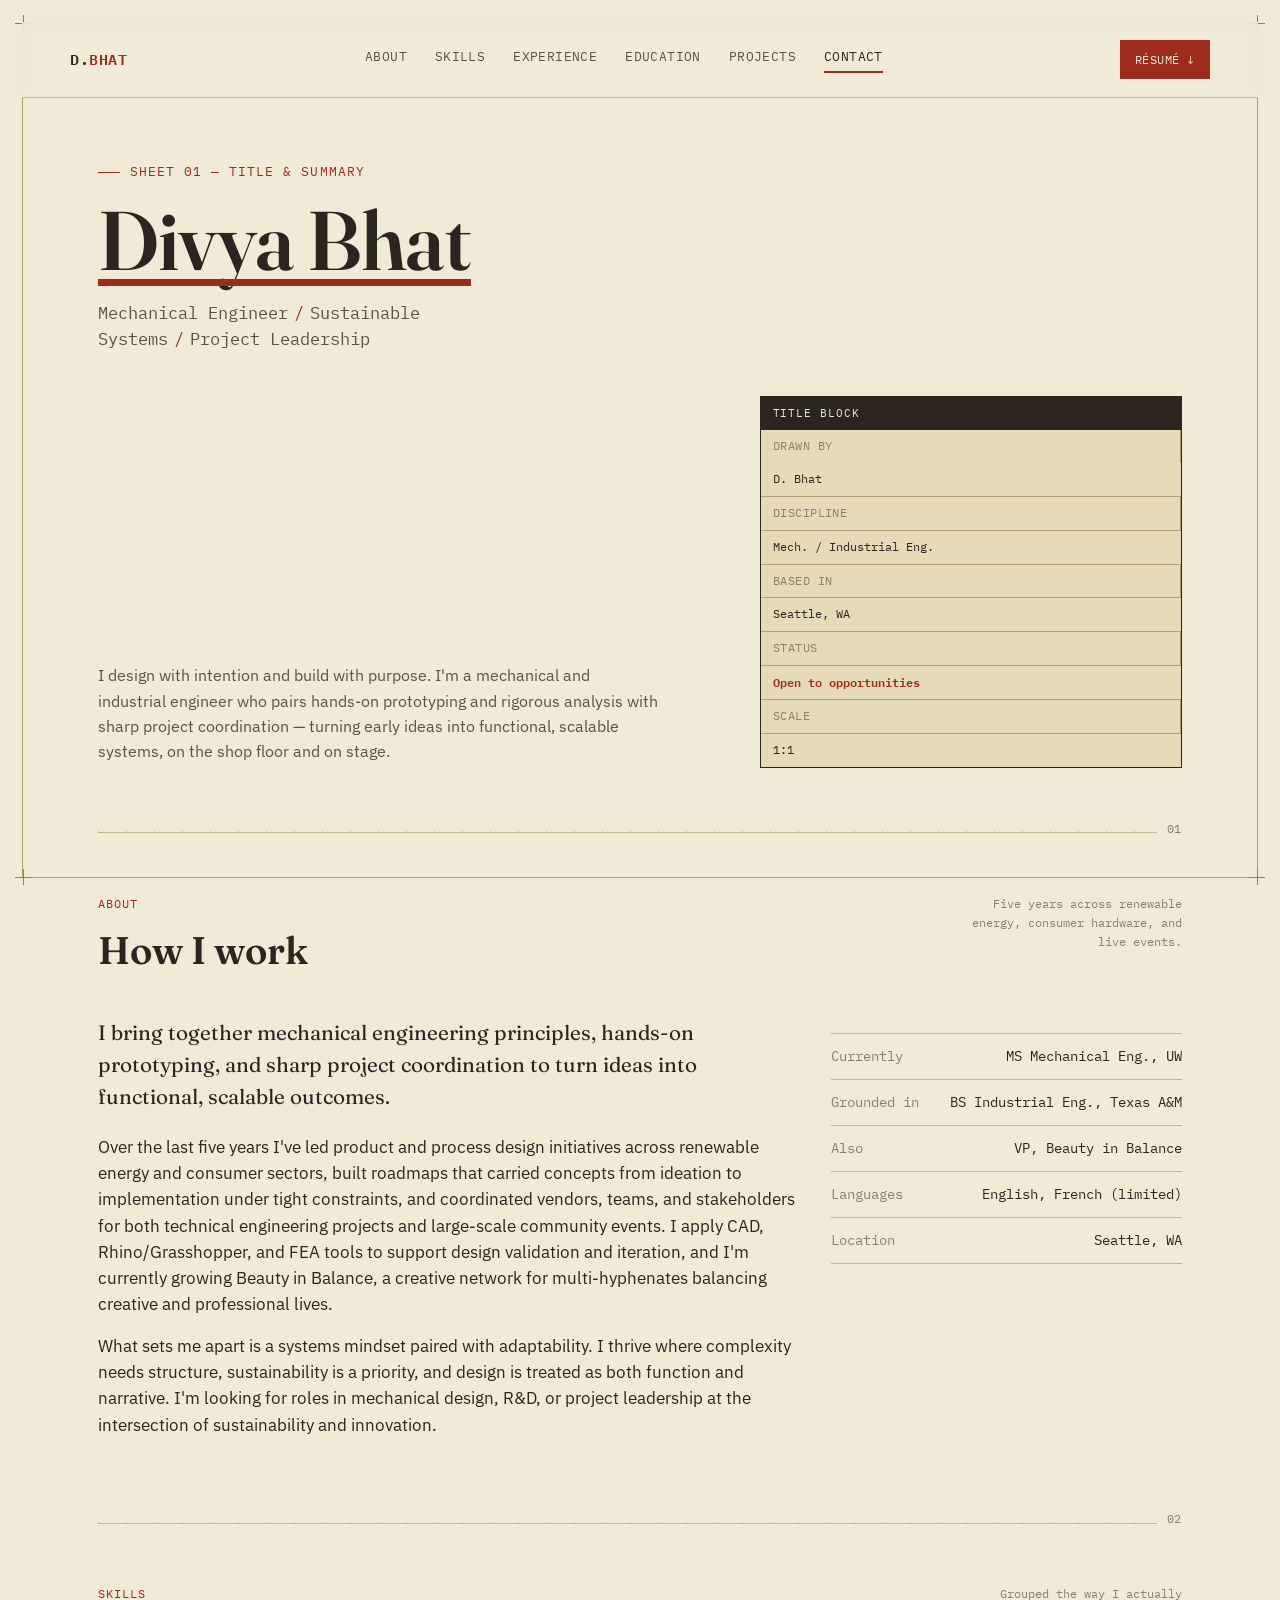
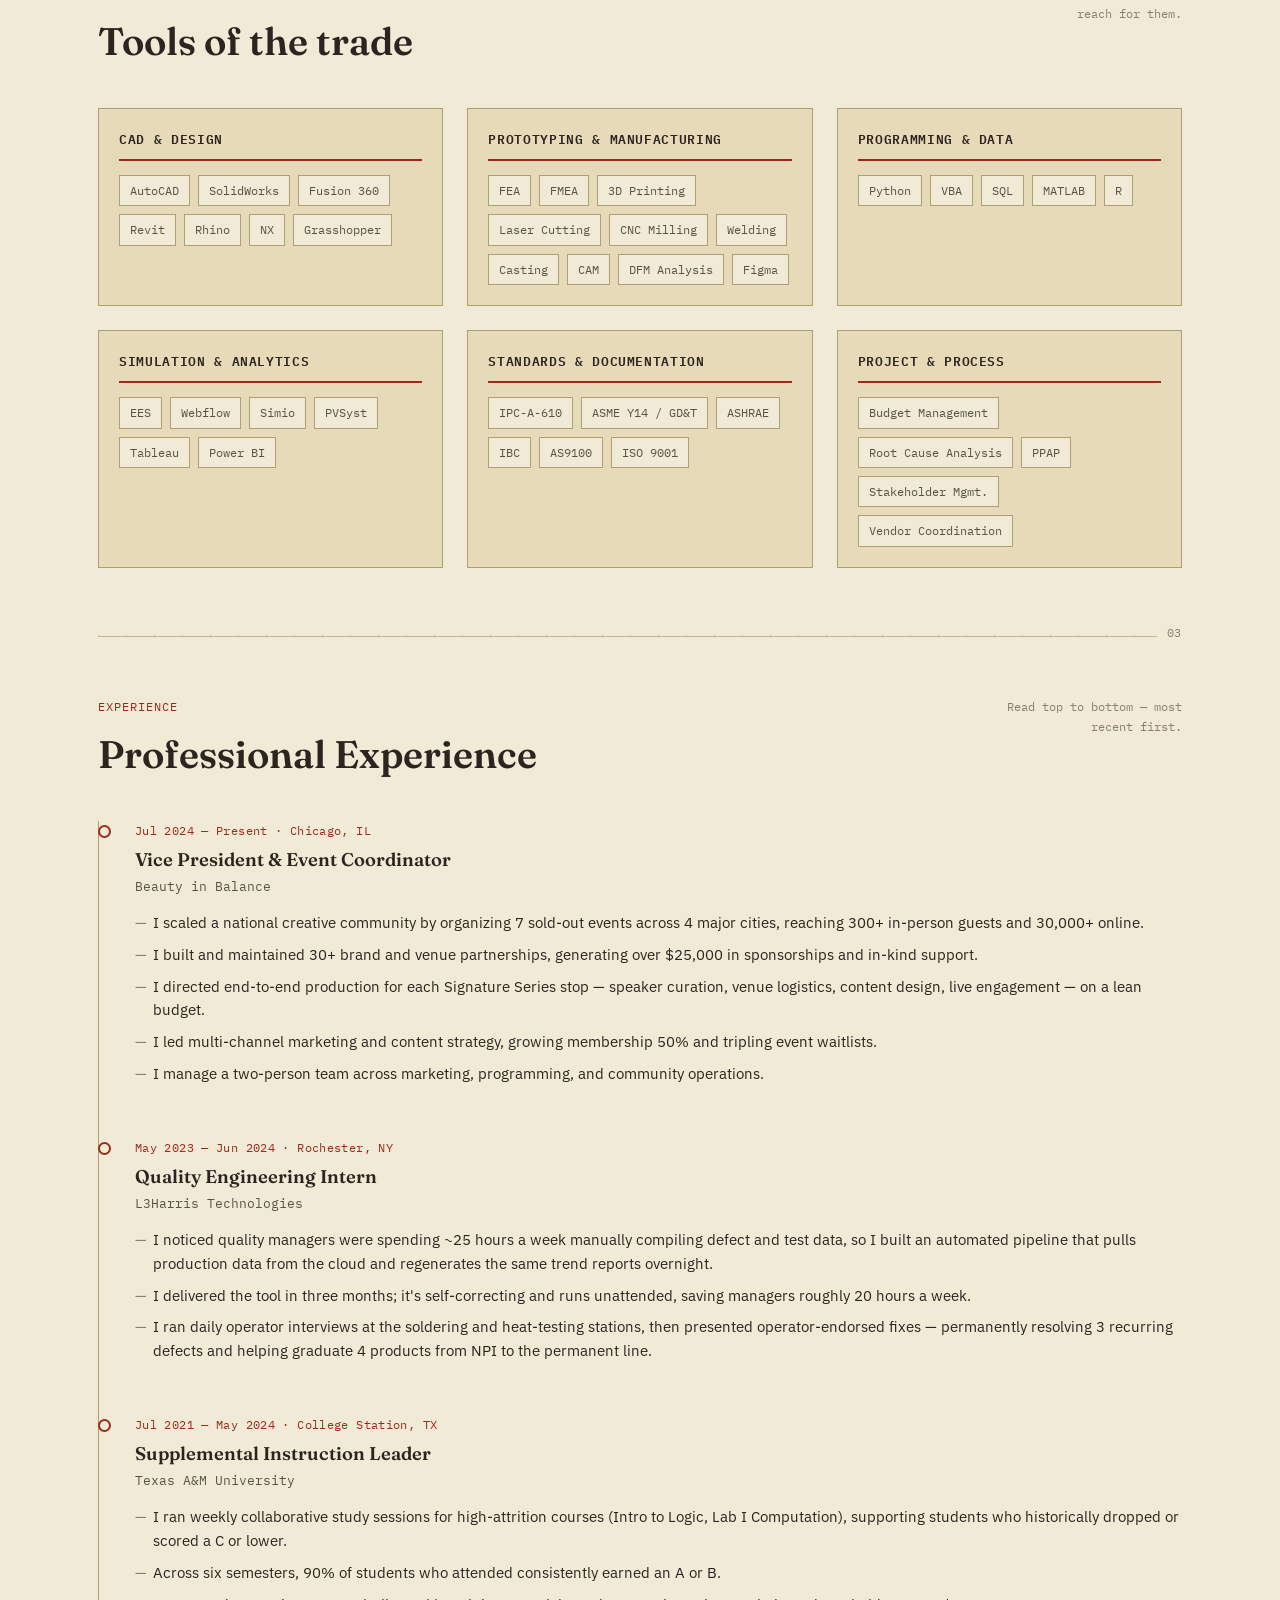
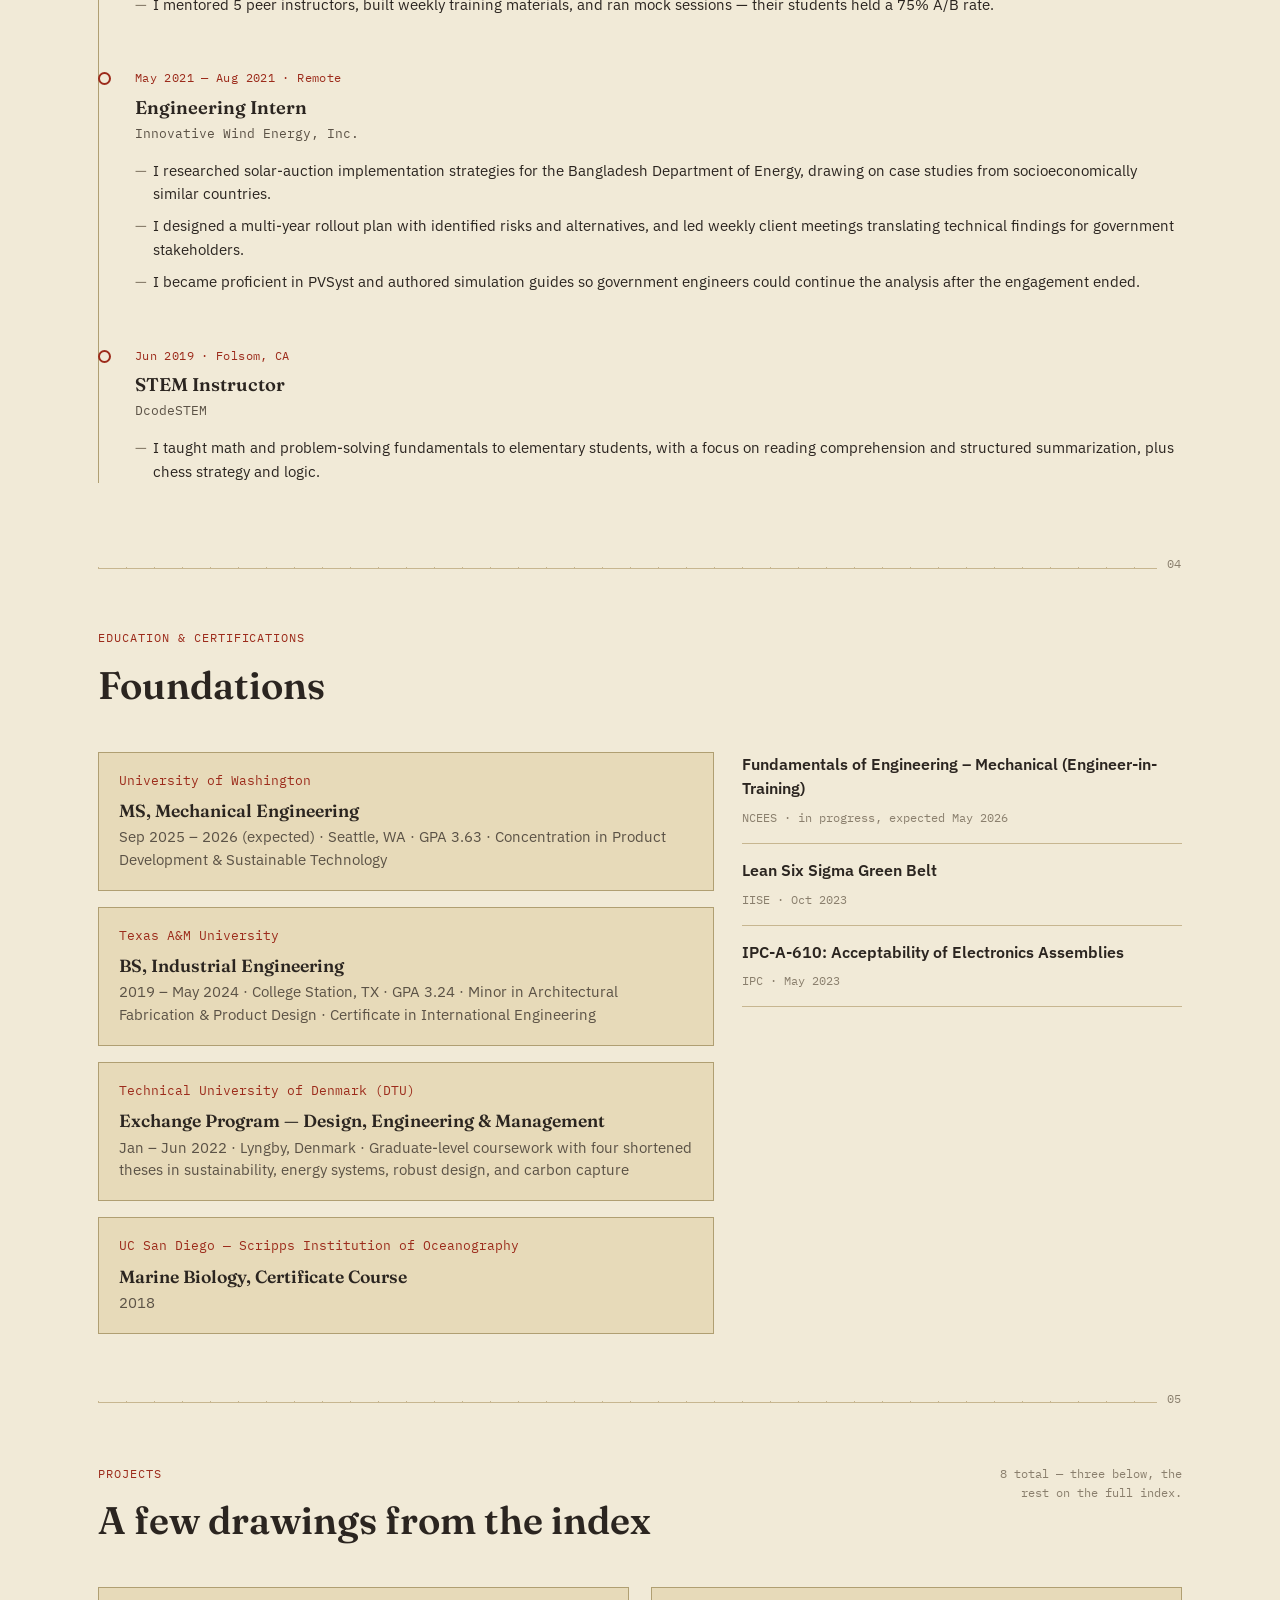
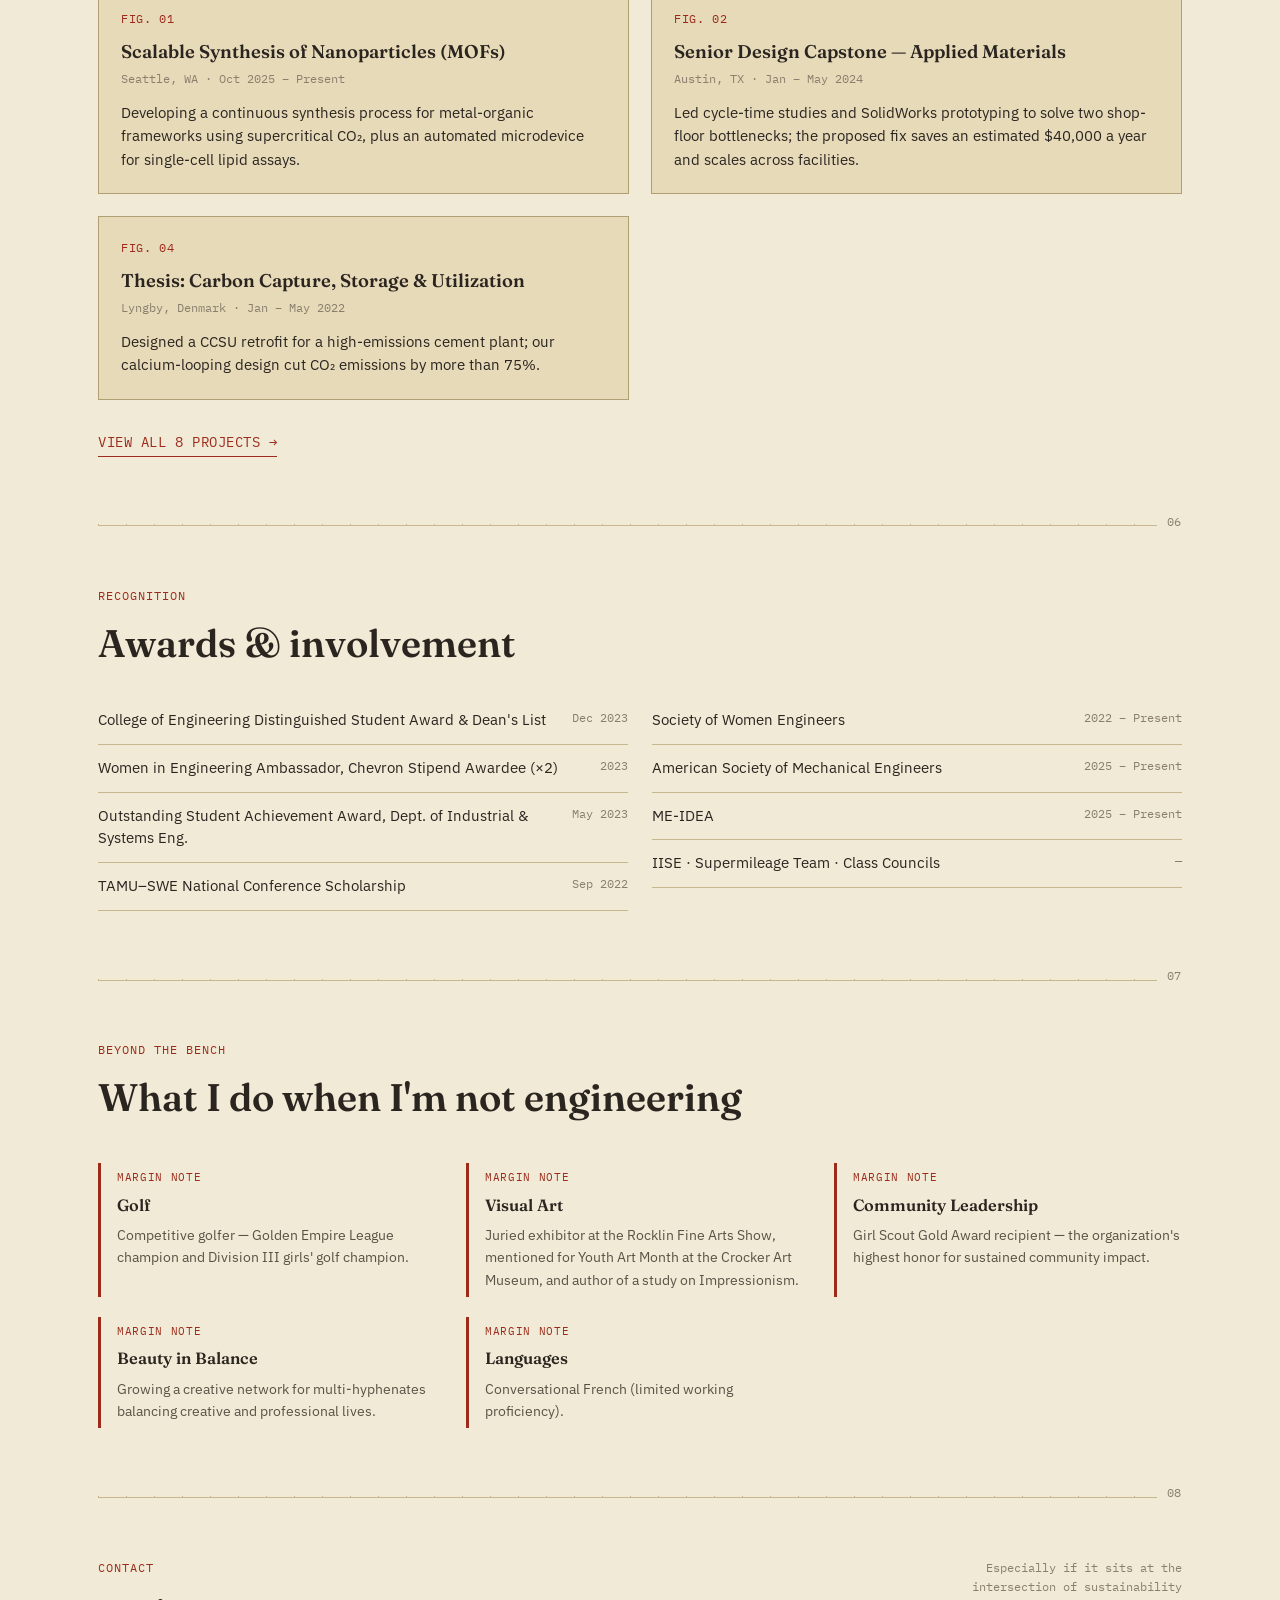
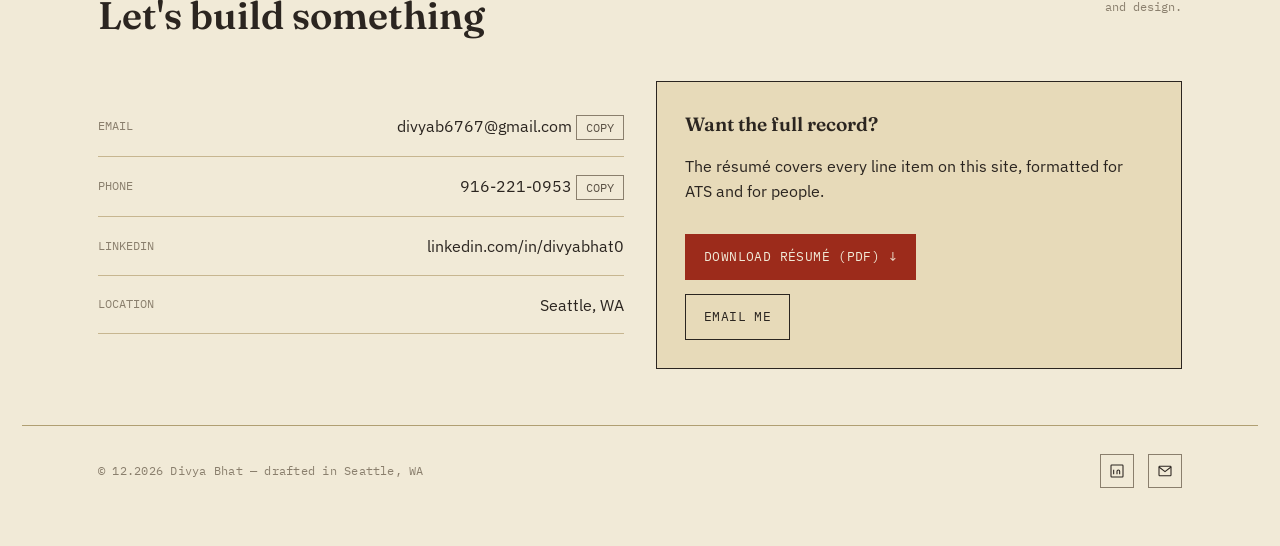
==== commit 69c50399: "Update section title to 'Professional Experience'" ====
--- a/index.html
+++ b/index.html
@@ -167,7 +167,7 @@
         <div class="section-head">
           <div>
             <span class="section-tag">Experience</span>
-            <h2 class="section-title">Where I've put it to work</h2>
+            <h2 class="section-title">Professional Experience</h2>
           </div>
           <p class="section-note">Read top to bottom — most recent first.</p>
         </div>
